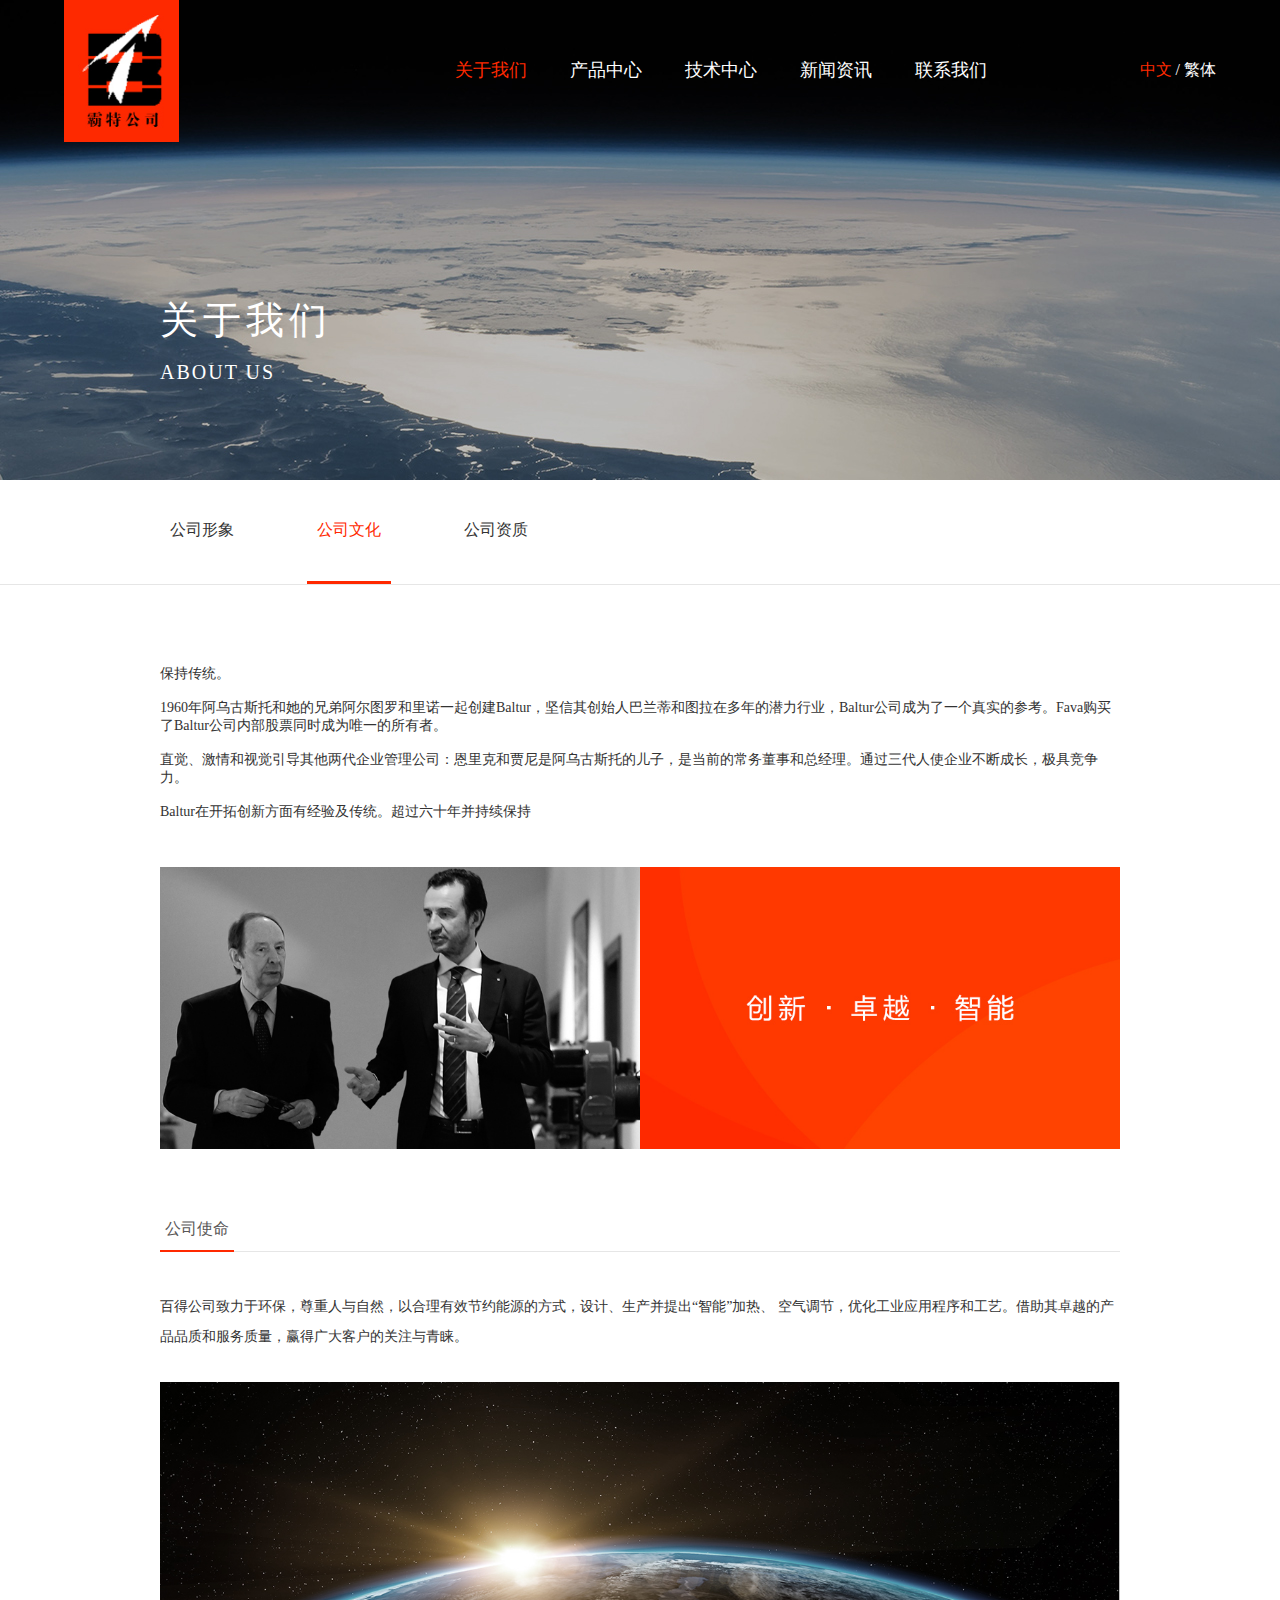
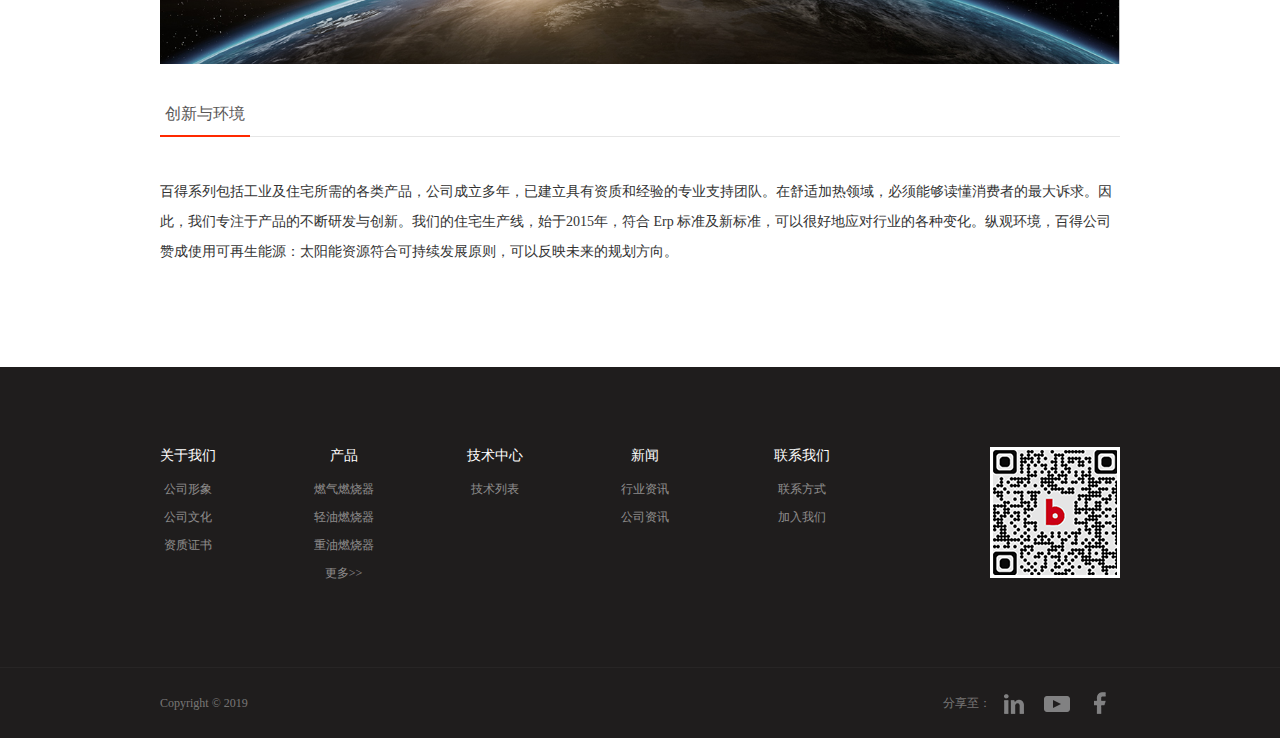
==== about-culture.html @ 15d8b85e "first commit" ====
<!DOCTYPE html>
<html lang="en">
<head>
    <meta charset="UTF-8">
    <meta http-equiv="X-UA-Compatible" content="IE=edge,chrome=1">
    <meta name="viewport" content="width=device-width,initial-scale=1, maximum-scale=1, user-scalable=no">
    <title>霸特</title>
    <link href="css/common.css" rel="stylesheet" type="text/css">
    <link href="css/layout.css" rel="stylesheet" type="text/css">
    <script src="js/jquery-1.8.3.min.js"></script>
    <script src="js/index.js"></script>
</head>
<body>
<!--头部、banner-->
<header>
    <div class="nav">
        <div class="topcon">
            <div class="navcon clearfix">
                <div class="logo fl"><a href="index.html"><img src="images/logo.jpg"></a> </div>
                <div class="navul fr">
                    <ul>
                        <li class="active"><a href="about-image.html"><span>关于我们</span></a> </li>
                        <li><a href="products-list.html"><span>产品中心</span></a> </li>
                        <li><a href="skill-list.html"><span>技术中心</span></a> </li>
                        <li><a href="news-list.html"><span>新闻资讯</span></a> </li>
                        <li><a href="contact.html"><span>联系我们</span></a> </li>
                        <li class="lan"><p><a href="#" class="active">中文</a> / <a href="#">繁体</a> </p></li>
                    </ul>
                </div>
                <div class="navico"><i></i></div>
                <div class="navul2">
                    <ul>
                        <li class="active"><a href="about-image.html">关于我们</a> </li>
                        <li><a href="products-list.html">产品中心</a> </li>
                        <li><a href="skill-list.html">技术中心</a> </li>
                        <li><a href="news-list.html">新闻资讯</a> </li>
                        <li><a href="contact.html">联系我们</a> </li>
                        <li class="lan"><p><a href="#" class="active">中文</a> / <a href="#">繁体</a> </p></li>
                    </ul>
                </div>
            </div>
        </div>
    </div>
    <div class="banner" style="background-image: url(images/abban.jpg)">
        <div class="container">
            <div class="bantxt">
                <h4>关于我们</h4>
                <p>about us</p>
            </div>
        </div>
    </div>
</header>

<!--二级导航-->
<div class="maincon xb">
    <div class="container">
        <div class="xbnav">
            <a href="about-image.html">公司形象</a>
            <a href="about-culture.html" class="active">公司文化</a>
            <a href="about-qualifications.html">公司资质</a>
        </div>
    </div>
</div>

<div class="maincon pd">
    <div class="container">
        <div class="xtxt">
            <p>保持传统。</p>
            <br>
            <p>1960年阿乌古斯托和她的兄弟阿尔图罗和里诺一起创建Baltur，坚信其创始人巴兰蒂和图拉在多年的潜力行业，Baltur公司成为了一个真实的参考。Fava购买了Baltur公司内部股票同时成为唯一的所有者。</p>
            <br>
            <p>直觉、激情和视觉引导其他两代企业管理公司：恩里克和贾尼是阿乌古斯托的儿子，是当前的常务董事和总经理。通过三代人使企业不断成长，极具竞争力。</p>
            <br>
            <p>Baltur在开拓创新方面有经验及传统。超过六十年并持续保持</p>
            <br>
            <div class="ximg clearfix">
                <img src="images/abpic_03.jpg">
                <img src="images/abpic_04.jpg">
            </div>
        </div>
        <div class="xcell">
            <div class="xmes">
                <h4><span>公司使命</span></h4>
                <div class="mestxt">
                    <p>百得公司致力于环保，尊重人与自然，以合理有效节约能源的方式，设计、生产并提出“智能”加热、 空气调节，优化工业应用程序和工艺。借助其卓越的产品品质和服务质量，赢得广大客户的关注与青睐。</p>
                </div>
            </div>
            <div class="ximg"><img src="images/abpic_05.jpg"></div>
        </div>
        <div class="xcell">
            <div class="xmes">
                <h4><span>创新与环境</span></h4>
                <div class="mestxt">
                    <p>百得系列包括工业及住宅所需的各类产品，公司成立多年，已建立具有资质和经验的专业支持团队。在舒适加热领域，必须能够读懂消费者的最大诉求。因此，我们专注于产品的不断研发与创新。我们的住宅生产线，始于2015年，符合 Erp 标准及新标准，可以很好地应对行业的各种变化。纵观环境，百得公司赞成使用可再生能源：太阳能资源符合可持续发展原则，可以反映未来的规划方向。</p>
                </div>
            </div>

        </div>
    </div>
</div>



<!--尾部-->
<footer>
    <div class="foot pd">
        <div class="container clearfix">
            <div class="fleft">
                <ul>
                    <li>
                        <dl>
                            <dt>关于我们</dt>
                            <dd>
                                <p><a href="about-image.html">公司形象</a> </p>
                                <p><a href="about-culture.html">公司文化</a> </p>
                                <p><a href="about-qualifications.html">资质证书</a> </p>
                            </dd>
                        </dl>
                    </li>
                    <li>
                        <dl>
                            <dt>产品</dt>
                            <dd>
                                <p><a href="products-detail.html">燃气燃烧器</a> </p>
                                <p><a href="products-detail.html">轻油燃烧器</a> </p>
                                <p><a href="products-detail.html">重油燃烧器</a> </p>
                                <p><a href="products-list.html">更多>></a> </p>
                            </dd>
                        </dl>
                    </li>
                    <li>
                        <dl>
                            <dt>技术中心</dt>
                            <dd>
                                <p><a href="skill-list.html">技术列表</a> </p>
                            </dd>
                        </dl>
                    </li>
                    <li>
                        <dl>
                            <dt>新闻</dt>
                            <dd>
                                <p><a href="news-list.html">行业资讯</a> </p>
                                <p><a href="news-list.html">公司资讯</a> </p>
                            </dd>
                        </dl>
                    </li>
                    <li>
                        <dl>
                            <dt>联系我们</dt>
                            <dd>
                                <p><a href="contact.html">联系方式</a> </p>
                                <p><a href="contact-join.html">加入我们</a> </p>
                            </dd>
                        </dl>
                    </li>
                </ul>
            </div>
            <div class="code"><img src="images/icon/code.png"></div>
        </div>
    </div>
    <div class="copyright">
        <div class="container">
            <div class="c_txt clearfix">
                <span>
                    <em>分享至：</em>
                    <a href="#" style="background-image: url(images/icon/in.png)"></a>
                    <a href="#" style="background-image: url(images/icon/youtube.png)"></a>
                    <a href="#" style="background-image: url(images/icon/facebook.png)"></a>
                </span>
                <p>Copyright © 2019</p>
            </div>
        </div>
    </div>
</footer>

</body>
</html>
---- css/common.css ----
@charset "utf-8";
* {margin: 0;padding: 0;outline: none;}
*:not(input,textarea) {-webkit-touch-callout: inherit;-webkit-user-select: auto;}
body {overflow-x: hidden; width: 100%;font:normal 12px  '微软雅黑', 'SimSun', '宋体', 'Heiti', '黑体', 'sans-serif';color: #595757;-webkit-touch-callout: inherit ;-webkit-user-select: auto ;background:#fff;}
a {color: #595757;text-decoration: none;-webkit-tap-highlight-color: rgba(0, 0, 0, 0);transition:all 0.3s;}
a:hover {text-decoration: none;color:#333;}
button,input,select,textarea {font-size: 100%;margin: 0;padding: 0;outline: none;font:normal 12px '微软雅黑', 'SimSun', '宋体', 'Heiti', '黑体', 'sans-serif';}
table{width:100%;border-collapse:collapse;border-spacing:1;border-spacing:0;}
textarea,input {resize: none;outline: none;}
textarea {resize: none;-webkit-appearance: none;}
ul,ol,li {list-style: none;}
i,em {font-style: normal;}
img{ border:none;display: block;}
.clearfix:before, .clearfix:after {content:"";display:table;}
.clearfix:after{clear:both;overflow:hidden;}
.clearfix{zoom:1;}
.clear{ clear:both;}
@media (max-width:750px){
    img{max-width: 100%;height: auto;}
}
img{max-width: 100%;height: auto;}
.clear{clear: both;}
.fl{float:left; }
.fr{float:right; }
.graybg{background: #f5f5f5;}
.backbg{background: #1e1e1e;}
.pd{padding: 80px 0;}
.container{ width:100%; margin:0 auto; z-index: 1;}



/*头部导航*/
header{position: relative;}
.nav{position: absolute;width: 100%; left: 0;top:0;z-index: 3;}
.topcon{width: 90%;margin: 0 auto;}
.navcon{position: relative;}
.logo{position: absolute;left: 0;top:0;}
.logo a{display: block;width: 115px;}
.logo a img{width: 100%;height: auto;}
.navul{margin-top: 30px;}
.navul ul{display: inline-block;vertical-align: middle;}
.navul ul li{display: inline-block;vertical-align: middle;}
.navul ul li>a{display:block;padding: 30px 20px;color:#fff;font-size: 18px;line-height: 20px;}
.navul ul li:hover>a,.navul ul li.active>a {color:#ff2900; }
.navul ul li.lan{margin-left: 130px;}
.navul ul li p{color:#fff;font-size: 16px;}
.navul ul li p a{font-size: 16px;color:#fff;}
.navul ul li p a.active,.navul ul li p a:hover{color:#ff2900;}
.navul2{display: none;}
.navico{cursor: pointer; position: absolute;right: 0;top:50%;transform:translateY(-50%);z-index: 8;}
.navico i{display:none;width: 25px;height: 25px;background: url("../images/icon/navico.png") no-repeat center;background-size: 23px;padding: 5px;}
.navico.active{z-index: 10;}
.navico.active i{background: url("../images/icon/close.png") no-repeat center;background-size: 23px;}


/*尾部*/
footer{background: #1f1d1d;}
.fleft{float: left;width: 80%;}
.fleft ul{font-size: 0;}
.fleft ul li{display: inline-block;width: 20%;text-align: left;}
.fleft ul li dl{display: inline-block;text-align: center;color:#fff;vertical-align: top;}
.fleft ul li dl dt{font-size: 14px;margin-bottom: 10px;}
.fleft ul li dl dd a{display: block; color:rgba(255,255,255,0.5);font-size: 12px;line-height: 28px;transition: none;}
.fleft ul li dl dd a:hover{color:#ff2900;}
.code{width: 20%;float: right;text-align: right;}
.code img{display: inline-block;}
.copyright{border-top: 1px solid rgba(255,255,255,0.04);padding: 20px 0;}
.c_txt p{float: left;color:rgba(255,255,255,0.4);line-height: 30px;}
.c_txt span{display: block;float: right;}
.c_txt span em{display: inline-block;color:rgba(255,255,255,0.4);vertical-align: middle;}
.c_txt span a{display: inline-block; vertical-align: middle;width: 30px;height: 30px;background-size: contain;background-repeat: no-repeat;background-position: center;margin: 0 5px;}


@media (min-width:1280px) { .container{ width:1180px;}  }
@media (max-width:1280px){ .container{ width:960px;}
}
@media (max-width:992px){ .container{ width:98%;}
    .pd{padding: 50px 0;}
    /*头部导航*/
    .logo a{width: 100px;}
    .navcon{height: 124px;}
    .navul{display: none;}
    .navico i {  display: block;  width: 40px;  height: 40px;  background-size: 40px;  }
    .navico.active i{background-size: 40px;}
    .navul2{display: none;  position: fixed;  left: 0;  top: 0;  width: 100%;  height: 100%;  background: rgba(0,0,0,0.8);float: none;z-index: 9;}
    .navul2 ul{position: absolute;  left: 0;  top: 50%;  width: 100%;  transform: translateY(-50%);}
    .navul2 ul li{margin: 10px 0; text-align: center;  }
    .navul2 ul li>a{display: block; font-size: 28px;color: #fff; padding: 10px 0; border-top:none;border-bottom:2px solid transparent; }
    .navul2 ul li:hover>a,.navul2 ul li.active>a{ border-top: none;border-bottom:2px solid #ff2900;color:#ff2900; }
    .navul2 ul li.lan p a{color:rgba(255,255,255,0.7);font-size: 22px;}
    .navul2 ul li.lan p a.active{color:#ff2900;}
}
@media (max-width:750px) { .container {  width: 94%;  }
    .pd{padding: 30px 0;}
    /*头部导航*/
    .navcon{height: 74px;}
    .logo a{width: 60px;}
    .navico i{width: 35px;height: 35px;background-size: 35px;}
    .navico.active i{background-size: 30px;}
    .navul2 ul li a{font-size: 18px;}
    .navul2 ul li.lan p a{font-size: 14px;}

    /*尾部*/
    .fleft{float: none;width: 100%;display: none;}
    .fleft ul{text-align: center;}
    .fleft ul li{width: 33%;text-align: center;margin-bottom: 20px;}
    .code{width: 40%;text-align: center;margin: 0 auto;float: none;}
    .c_txt span{text-align: center;float: none;}
    .c_txt p{text-align: center;float: none;line-height: 25px;margin-top: 15px;}

}
---- css/layout.css ----
@charset "utf-8";
.banner{background-size: cover;background-position: center;background-repeat: no-repeat;height: 480px;}
.banner .container{position: relative;height: 100%}
.bantxt{position: absolute;left: 0;bottom:20%;color:#fff;}
.bantxt h4{font-size: 38px;letter-spacing: 5px;font-weight: normal;}
.bantxt p{text-transform: uppercase;font-size: 20px;margin-top: 15px;letter-spacing: 2px;}

/*2 关于我们--公司形象*/
.xb{border-bottom: 1px solid #e6e6e6;}
.xbnav a{display: inline-block;padding: 40px 10px;border-bottom: 3px solid transparent;color:#333;font-size: 16px;margin-right:60px;}
.xbnav a:hover,.xbnav a.active{border-bottom: 3px solid #ff2900;color:#ff2900;}
.xtxt{font-size: 14px;color:#333;margin-bottom: 60px;}
.xtil h4{font-size: 30px;color:#333;margin-bottom: 15px;font-weight: normal;}
.xtil p{font-size: 16px;color:#999;}
.ximg{margin-bottom: 30px;margin-top: 30px;}
.ximg img{width: 100%;}
.xcell{margin-bottom: 20px;}
.xmes h4{font-size: 16px;font-weight: normal;border-bottom: 1px solid #e6e6e6;margin-bottom: 40px;}
.xmes h4 span{padding:10px 5px;border-bottom: 2px solid #ff2900;margin-bottom: -1px;display: inline-block;}
.xmes .mestxt ul{width: 70%;}
.xmes .mestxt ul li{float: left;width: 50%;font-size: 14px;margin-bottom: 30px;}
.xmes .mestxt ul li span{display: block;color:#999;margin-bottom: 10px;}
.xmes .mestxt ul li p{color:#333;}

/*2关于公司--公司文化*/
.ximg.clearfix img{width:50%;float: left;}
.mestxt>p{color:#333;font-size: 14px;line-height: 30px;}

/*2关于公司-公司资质*/
.com_book{width: 100%;height: auto;position: relative;z-index: 1;}
.bookfb7{height: 900px;}
#fb7 #fb7-about .honor{width: 100%;}
#fb7 #fb7-about .honor h4{font-size: 30px;font-weight: normal;color:#333;margin-bottom: 70px;}
#fb7 #fb7-about .honor h4 span{display: block;}

#fb7-ajax a{transition: none;}
#fb7 .fb7-bcg-book{background: none;}
.fb7-bg{position: absolute;width: 80%;left:50%;top:0;height:100%;transform:translateX(-50%); background: url("../images/index_map.png") no-repeat center !important;background-size: contain !important;}
#fb7 .fb7-nav-arrow.prev{background: url("../images/icon/previous_normal.png") no-repeat center;background-size:70px;width: 70px;height: 70px;left: -80px;right: auto !important;}
#fb7 .fb7-nav-arrow.prev:hover{background: url("../images/icon/previous_normal_down.png") no-repeat center;background-size: 70px;}
#fb7 .fb7-nav-arrow.next{background: url("../images/icon/next_normal.png") no-repeat center;background-size:70px;width: 70px;height: 70px;right: -80px;left: auto !important;}
#fb7 .fb7-nav-arrow.next:hover{background: url("../images/icon/next_normal_down.png") no-repeat center;background-size: 70px;}
#fb7 .fb7-menu#fb7-right{display: none;}
#fb7 #fb7-footer{background: #000;text-align: center;}
#fb7 .fb7-menu#fb7-center{display: inline-block;position: static;left:auto;}
#fb7 .fb7-menu li{background: none;width: auto;height: auto;}
#fb7 .fb7-menu li:first-child,#fb7 .fb7-menu li:last-child{width: auto;}
#fb7 .fb7-menu li a{width: 28px; height: 28px;margin: 2px 20px 0 20px;}
#fb7 .fb7-menu li:hover>span{display: none !important;}
#fb7 #fb7-about h1{color:#333;}
#fb7 #fb7-about p, #fb7 #fb7-about li{color:#999;}
#fb7 .fb7-menu li a.fb7-download{display: none;}
#fb7 .fb7-menu li a.fb7-zoom-in{background: url("../images/icon/zoomin.png") no-repeat center;background-size:contain;}
#fb7 .fb7-menu li a.fb7-zoom-in:hover{background: url("../images/icon/zoomin.png") no-repeat center;background-size:contain;}
#fb7 .fb7-menu li a.fb7-zoom-out{background: url("../images/icon/zoomout.png") no-repeat center;background-size:contain;}
#fb7 .fb7-menu li a.fb7-zoom-out:hover{background: url("../images/icon/zoomout.png") no-repeat center;background-size:contain;}
#fb7 .fb7-menu li a.fb7-zoom-auto{background: url("../images/icon/zoomauto.png") no-repeat center;background-size:contain;}
#fb7 .fb7-menu li a.fb7-zoom-auto:hover{background: url("../images/icon/zoomauto.png") no-repeat center;background-size:contain;}
#fb7 .fb7-menu li a.fb7-zoom-original{background: url("../images/icon/zoom1.png") no-repeat center;background-size:contain;}
#fb7 .fb7-menu li a.fb7-zoom-original:hover{background: url("../images/icon/zoom1.png") no-repeat center;background-size:contain;}
#fb7 .fb7-menu li a.fb7-show-all{background: url("../images/icon/allpage.png") no-repeat center;background-size:contain;}
#fb7 .fb7-menu li a.fb7-show-all:hover{background: url("../images/icon/allpage.png") no-repeat center;background-size:contain;}
#fb7 .fb7-menu li a.fb7-home{background: url("../images/icon/home.png") no-repeat center;background-size:contain;}
#fb7 .fb7-menu li a.fb7-home:hover{background: url("../images/icon/home.png") no-repeat center;background-size:contain;}
#fb7 .fb7-menu li a.fb7-fullscreen{background: url("../images/icon/fullscreen.png") no-repeat center;background-size:contain;}
#fb7 .fb7-menu li a.fb7-fullscreen:hover{background: url("../images/icon/fullscreen.png") no-repeat center;background-size:contain;}

/*3产品-产品列表*/
.procon,.swiper-fl{padding: 80px 0;}
.swiper-fl{display: none;}
.procon ul{font-size: 0;}
.procon ul li{display: inline-block;width: 20%;}
.procon ul li a,.swiper-fl .swiper-slide a{display: block;text-align: center;font-size: 16px;color:#333;border-left:1px solid #e9e9e9;border-right:1px solid #e9e9e9;margin-right: -1px;}
.procon ul li a>i,.swiper-fl .swiper-slide a>i{display: inline-block;width: 115px;height: 115px;background-repeat: no-repeat;background-position: center;background-size: contain;transition: all 0.5s;}
.procon ul li a:hover>i,.swiper-fl .swiper-slide a:hover>i{transform:translateY(-8px);}
.procon ul li a>i.i1,.swiper-fl .swiper-slide a>i.i1{background-image: url("../images/icon/index_ico01.png")}
.procon ul li a>i.i2,.swiper-fl .swiper-slide a>i.i2{background-image: url("../images/icon/index_ico02.png")}
.procon ul li a>i.i3,.swiper-fl .swiper-slide a>i.i3{background-image: url("../images/icon/index_ico03.png")}
.procon ul li a>i.i4,.swiper-fl .swiper-slide a>i.i4{background-image: url("../images/icon/index_ico04.png")}
.procon ul li a>i.i5,.swiper-fl .swiper-slide a>i.i5{background-image: url("../images/icon/index_ico05.png")}
.procon ul li a:hover>i.i1,.swiper-fl .swiper-slide a:hover>i.i1{background-image: url("../images/icon/index_ico09.png")}
.procon ul li a:hover>i.i2,.swiper-fl .swiper-slide a:hover>i.i2{background-image: url("../images/icon/index_ico10.png")}
.procon ul li a:hover>i.i3,.swiper-fl .swiper-slide a:hover>i.i3{background-image: url("../images/icon/index_ico11.png")}
.procon ul li a:hover>i.i4,.swiper-fl .swiper-slide a:hover>i.i4{background-image: url("../images/icon/index_ico12.png")}
.procon ul li a:hover>i.i5,.swiper-fl .swiper-slide a:hover>i.i5{background-image: url("../images/icon/index_ico13.png")}
.procon ul li a:hover>p,.swiper-fl .swiper-slide a:hover>p{color:#ff2900;}
.protop{background: #fff;margin-bottom: 30px;}
.protop ul li{border: 1px solid #e6e6e6;margin-bottom: -1px;}
.protop ul li dl dt{padding:0 20px;font-size: 14px;color:#333;margin: 20px 0;float: left;}
.protop ul li dl.cho dt{border-right: 1px solid #e6e6e6;color:#ff2900;}
.protop ul li dl dd{float: left;}
.protop ul li dl dd span,.protop ul li dl dd a{display: inline-block; padding: 20px 5px;margin: 0 15px;font-size: 14px;color:#999;}
.protop ul li dl dd span i{color:#ff2900;}
.protop ul li dl dd a{border-bottom: 2px solid transparent;}
.protop ul li dl dd a:hover,.protop ul li dl dd a.active{color:#ff2900;border-bottom: 2px solid #ff2900;}
.protil{background: #333;padding: 20px;margin-bottom: 30px;}
.protil span{float: left;font-size: 20px;color:#fff;line-height: 35px;}
.protil .search{float: right;border-radius: 150px;background: rgba(255,255,255,0.3);padding: 5px 45px 5px 20px;position: relative;}
.protil .search input{width: 235px;font-size: 14px;color:#fff;background: none;border:none;line-height: 25px;}
.protil .search input::-webkit-input-placeholder { /* WebKit browsers*/ color:#dbdbdb;}
.protil .search input:-moz-placeholder {  /* Mozilla Firefox 4 to 18*/  color:#dbdbdb; }
.protil .search input::-moz-placeholder {  /* Mozilla Firefox 19+*/ color:#dbdbdb; }
.protil .search input:-ms-input-placeholder { /* Internet Explorer 10+*/ color:#dbdbdb;}
.protil .search a{position: absolute;right: 0;top:50%;transform:translateY(-50%); width: 45px;height:100%;background: url("../images/icon/search.png") no-repeat center;background-size: 20px;display: block;}
.probox>ul li{background: #fff;margin-bottom: 20px;}
.probox>ul li a{display: block;border: 1px solid #eee;padding: 50px 0;font-size: 0;transition: none;}
.pimg{width: 40%;display: inline-block;vertical-align: middle;}
.pimg img{margin: 0 auto;width: 70%;}
.ptxt{width: 60%;display: inline-block;vertical-align: middle;}
.ptxt h4{font-size: 28px;color:#333;text-transform: uppercase;margin-bottom: 5px;}
.ptxt p{font-size: 14px;color:#333;margin-bottom: 15px;}
.ptxt ul li{float: left;width: 33%;color:#999;font-size: 12px;margin-bottom: 15px;}
.ptxt ul li span{padding-left: 10px;background: url("../images/icon/redico.png") no-repeat left center;display: block;}
.ptxt>span{display: inline-block;padding: 10px 25px;background:#666;color:#fff;font-size: 12px;text-transform: uppercase;border-radius: 5px;transition: all 0.3s;}
.probox>ul li:hover .ptxt h4{color:#ff2900;}
.probox>ul li:hover .ptxt>span{background:#ff2900;}
.pages{margin-top: 50px;}
.pages ul{text-align: center;font-size: 0;}
.pages ul li{display: inline-block;vertical-align: middle;margin:0 5px;font-size: 12px;}
.pages ul li.seepage a{font-size: 0;padding: 16px;}
.pages ul li.s1 a{background: url("../images/icon/p_left.png") no-repeat  center #fff;background-size:13px; }
.pages ul li.s1 a:hover{background: url("../images/icon/wh_left.png") no-repeat  center #ff2900;background-size:13px;}
.pages ul li.s2 a{background: url("../images/icon/p_right.png") no-repeat  center #fff;background-size:13px; }
.pages ul li.s2 a:hover{background: url("../images/icon/wh_right.png") no-repeat  center #ff2900;background-size:13px;}
.pages ul li i{font-size: 12px;padding: 8px 12px;color:#999;border:1px solid #dedede;background: #fff;}
.pages ul li a{padding: 8px 12px;border:1px solid #dedede;background: #fff; font-size: 12px;color:#333;display: block;}
.pages ul li a.active,.pages ul li a:hover{color:#fff;background: #ff2900;border:1px solid #ff2900;}
.pages ul li span{margin: 0 3px;}
.pages ul li span input{padding:1px 8px;line-height: 30px;border: 1px solid #dedede;font-size: 12px;color:#333;text-align: center;width:20px;}
.pages ul li a.btn{padding: 8px 10px;display: inline-block;margin: 0 10px;color:#999;}
.pages ul li a.btn:hover{background: #fff;border:1px solid #dedede;}

/*3产品-产品详情*/
.local{padding: 20px 0;border-bottom: 1px solid #e6e6e6;}
.local a{color:#666;}
.local a:hover{color:#333;}
.local span{color:#999;}
.cstop{font-size: 0;margin-bottom: 50px;}
.csimg{width: 50%;margin-right: 5%;display: inline-block;vertical-align: middle;}
.csimg p{border: 1px solid #e6e6e6;padding: 50px 0;}
.csimg p img{margin: 0 auto;width: 80%;}
.cstxt{width: 45%;display: inline-block;vertical-align: middle;}
.cstxt>h4{font-size: 32px;color:#333;text-transform: uppercase;margin-bottom:10px;font-weight: normal;}
.cstxt>p{font-size: 14px;color:#333;margin-bottom: 15px;word-break:break-all;  display:-webkit-box;  -webkit-line-clamp:1;  -webkit-box-orient:vertical;  overflow:hidden;}
.cstxt>ul{border-top: 1px solid #e6e6e6;border-bottom: 1px solid #e6e6e6;padding: 20px 0;margin-bottom: 15px;}
.cstxt>ul li{float: left;width: 33%;color:#999;font-size: 12px;margin-bottom: 15px;}
.cstxt>ul li span{padding-left: 10px;background: url("../images/icon/redico.png") no-repeat left center;display: block;}
.csintro span{display: block;font-size: 14px;color:#333;margin-bottom: 15px;}
.csintro p{font-size: 12px;color:#666;line-height: 25px;margin-bottom: 15px;word-break:break-all;  display:-webkit-box;  -webkit-line-clamp:4;  -webkit-box-orient:vertical;  overflow:hidden;}
.csbtn a{display: inline-block;padding: 10px 30px;border: 1px solid #e6e6e6;border-radius: 5px;font-size: 14px;color:#666;margin-right: 10px;}
.csbtn a:hover{color:#ff2900;border:1px solid #ff2900;}
.protil p{font-size: 20px;color:#fff;text-align: center;}
.cscon ul{width: 80%;margin: 0 auto;}
.cscon ul li{border: 1px solid #e6e6e6;margin-bottom: -1px;padding: 20px 30px;font-size: 0;}
.cscon ul li p{width: 80%;display: inline-block;vertical-align: middle; font-size: 16px;color:#666;text-transform: uppercase;}
.cscon ul li span{width: 20%;display: inline-block; vertical-align: middle;font-size: 16px;color:#666;text-transform: uppercase;}

/*4技术列表*/
.jsbg{position: relative;}
.jsbox{background: url("../images/jsbg.jpg") no-repeat center;background-size: cover;background-attachment: fixed;opacity: 0.09;position: absolute;top:0;left:0;width: 100%;height: 100%;z-index: -1;}
.tech_til{background: #333;padding: 20px 0;font-size: 0;}
.tech_til span{display: inline-block;width: 25%;text-align: center;font-size: 16px;color:#fff;}
.tech_list ul li{border-bottom: 1px solid #e6e6e6;padding: 50px 0;text-align:center;font-size: 0;text-transform: uppercase;}
.tech_list ul li span{display: inline-block;width: 25%;text-align: center;font-size: 14px;color:#333;vertical-align: middle;}
.tech_list ul li span i{display: inline-block;vertical-align: middle;}
.tech_list ul li span i img{margin-bottom: 10px;}
.tech_list ul li span i.gray-font{color:#999;display: none;}
.tech_list ul li span.download a{display: block;color:#1b51aa;}
.tech_list ul li span.download b{display: inline-block;vertical-align: middle; width: 22px;height: 22px;margin-left: 5px; background:url("../images/icon/download.png") no-repeat center;background-size: contain;}
.tech_list ul li span.download em{display: inline-block;vertical-align: middle;}


/*5新闻-新闻列表*/
.news.pd{padding-top: 20px;}
.news_list a{display: block;padding: 30px 0;border-bottom: 1px solid #e6e6e6;font-size: 0;transition: none;}
.news_list a dl dt{display:inline-block;width: 30%;margin-right:4%;vertical-align: middle;overflow: hidden;}
.news_list a dl dd{display: inline-block;width: 66%;vertical-align: middle;}
.news_list a dl dt img{width: 100%;transition: all 0.3s;}
.news_list a:hover dl dt img{transform:scale(1.1);}
.news_list a dl dd h4{font-size: 18px;color:#000;margin-bottom: 20px;}
.news_list a:hover dl dd h4 em{color:#ff2900;}
.date{font-size: 12px;color:#999;display: inline-block;float: right;line-height: 24px;}
.date i{display: inline-block;vertical-align: middle;width: 13px;height: 13px;background: url("../images/icon/date.png") no-repeat center;background-size: contain;margin-right: 5px;}
.date b{font-weight: normal;display: inline-block;vertical-align: middle;}
.news_list a dl dd p{font-size: 12px;color:#999;line-height: 28px;margin-bottom: 30px; word-break:break-all;  display:-webkit-box;  -webkit-line-clamp:3;  -webkit-box-orient:vertical;  overflow:hidden;}
.news_list a dl dd>span{font-size: 12px;color:#fff;display: inline-block;padding: 10px 25px;border-radius: 5px;background: #666;text-transform: uppercase;transition: all 0.3s;}
.news_list a:hover dl dd>span{background: #ff2900;}

/*5新闻-新闻详情*/
.news_txt h4{font-size: 28px;text-align: center;color:#333;font-weight: normal;margin-bottom: 30px;}
.news_txt .date{float: none;display: block;text-align: center;margin-top:15px;}
.news_txt .txtcon p{font-size: 14px;color:#666;line-height: 25px;}
.txt_btm{text-align: center;margin-top:50px;}
.txt_btm a{display:inline-block;vertical-align: middle;font-size: 14px;color:#666;text-decoration: underline;}
.txt_btm a.btn{padding: 8px 40px;color:#666;border: 1px solid #e6e6e6;text-decoration: none;border-radius: 5px;}
.txt_btm a:hover{color:#ff2900;}
.txt_btm a.btn:hover{color:#fff;background: #ff2900;border: 1px solid #ff2900;}

/*6联系方式*/
.ct_til h4{font-size: 32px;color:#333;margin-bottom: 30px;font-weight: normal;}
.ct_til p{padding: 20px 30px;background: #ff2900;color:#fff;font-size:18px;text-transform: uppercase;}
.ct_til p b{font-size: 24px;}
.ct_cell{padding: 35px 30px;border-bottom: 1px solid #e6e6e6;}
.ct_cell h4{font-size: 18px;color:#333;margin-bottom: 30px;font-weight: normal;}
.ctleft{float: left;width: 90%;}
.ctleft ul li{float: left;width: 50%;}
.mes{margin-bottom: 30px;}
.mes h5{font-weight: normal;}
.mes h5 i{display: inline-block;vertical-align: middle;width: 22px;height: 22px;background-position: center;background-repeat: no-repeat;background-size: contain;margin-right: 10px;}
.mes h5 span{color:#999;font-size: 16px;display: inline-block;vertical-align: middle;}
.mes_p{font-size: 14px;color:#333;line-height: 30px;padding-left:32px;}
.ctright{float: left;width: 10%;}

/*6加入我们*/
.ct_cell ul li{width: 48%;font-size: 0;margin: 0 1%;float: left;margin-bottom: 40px;}
.ct_cell ul li>span{display: inline-block;vertical-align: middle;width: 20%;font-size: 16px;color:#333;text-align: right;}
.ct_cell ul li>span i{color:#ff0000;}
.ct_cell ul li>p{display: inline-block;vertical-align: middle;width: 78%;margin-left: 2%;background: #ededed;position: relative;}
.ct_cell ul li>p input{width: 100%;line-height: 30px;height: 40px; box-sizing: border-box;  -webkit-box-sizing: border-box;  -moz-box-sizing: border-box;padding:5px 10px;font-size: 16px;background: none;border: 1px solid #e6e6e6;}
.ct_cell ul li>p select{width:100%;height: 40px; font-size:16px;padding: 5px 10px; display: -webkit-box;background: none;border: 1px solid #e6e6e6;box-sizing: border-box;  -webkit-box-sizing: border-box;  -moz-box-sizing: border-box;}
.retxt{width: 78%;display: inline-block;vertical-align: middle;margin-left: 2%;}
.resume{border:none;}
.resume ul li>span{vertical-align: top;padding-top: 15px;}
.remes{position: relative;height: 50px;}
.retxt span{display: block;height: 100%; text-align: left;  line-height: 50px; padding: 0 100px 0 10px;background: #ededed;color:#999;font-size: 16px;position: relative;}
.choose{display: block;padding: 5px 0;width:76px;font-size: 16px; text-align:center;color:#fff;border-radius: 5px;background: #666;position: absolute;right: 10px;top:50%;transform:translateY(-50%);}
#upload{width: 76px;height: 100%; position: absolute;right: 10px;top:0;bottom:0;opacity: 0;}
.setbtn{display: inline-block; padding: 12px 80px;background: #ff2900;color:#fff;border-radius: 5px;position: relative;margin-top: 40px;font-size: 16px;}
.setbtn:hover{color:#fff;}
.join.pd{padding-top: 30px;}

@media (min-width:1280px) { .container{ width:1180px;}  }
@media (max-width:1280px){ .container{ width:960px;}
    /*2关于公司--公司资质*/


    /*products-detail.html*/
    .csimg{margin-right: 3%;}
    .cstxt{width: 47%;}
    .cstxt>h4{font-size: 24px;margin-bottom: 5px;}
    .cstxt>ul{padding: 10px 0;margin-bottom: 15px;}
    .cstxt>ul li{width: 50%;margin-bottom: 8px;}
    .csintro span{margin-bottom: 5px;}
    .csintro p{line-height: 20px;}

    /*contact-join.html*/
    .ct_cell ul li>span{width: 24%;}
    .ct_cell ul li>p,.retxt{width: 74%;}

    /*contact.html*/
    .ctleft{width: 85%;}
    .ctright{width: 15%;}

}
@media (max-width:992px){ .container{ width:98%;}
    .banner{height: 350px;}
    .bantxt h4{font-size: 30px;}
    .bantxt p{font-size: 16px;margin-top: 5px;}
    /*about-image.html */
    .xbnav a{padding: 30px 10px;margin-right: 30px;}

    /*2关于公司--公司资质*/
    .bookfb7{height: 700px;}
    #fb7 .fb7-menu li a.fb7-fullscreen{display: none;}

    /*products-list.html*/
    .procon ul li a{font-size: 14px;}
    .procon ul li a>i{width: 85px;height: 85px;}
    .protop ul li dl dt{float: none;margin: 10px 0 0 0;}
    .protop ul li dl.cho dt{float: left;margin: 20px 0;}
    .pimg{width: 45%;}
    .ptxt{width: 55%;}
    .ptxt h4{font-size: 24px;}
    .ptxt p{margin-bottom: 10px;}
    .ptxt ul li{width: 50%;margin-bottom: 10px;}
    .ptxt>span{margin-top: 10px;}

    /*products-detail.html*/
    .csintro p{ word-break: break-all;  display: -webkit-box;  -webkit-line-clamp: 2;  -webkit-box-orient: vertical;  overflow: hidden;}

    /*news-list.html*/
    .news_list a dl dt{width: 40%;}
    .news_list a dl dd{width: 56%;}

    /*news-detail.html*/
    .news_txt h4{font-size: 24px;margin-bottom: 20px;}
    .news_txt .date{margin-top: 5px;}

    /*contact-join.html*/
    .ct_cell {  padding: 35px 10px;}
    .ct_cell ul li{width: 100%;text-align: center;margin:0 0 30px 0;}
    .ct_cell ul li>span{width: 15%;}
    .ct_cell ul li>p, .retxt{width: 74%;}

    /*contact.html*/
    .ctleft ul li{margin: 0;text-align: left;}
    .ctleft{width: 80%;}
    .ctright{width: 20%;}


}
@media (max-width:750px) { .container {  width: 94%;  }
    .banner{height: 200px;}
    .bantxt h4{font-size: 20px;}
    .bantxt p{font-size: 12px;}

    /*about-image.html */
    .xbnav a{padding: 20px 10px;margin-right: 10px;font-size: 14px;}
    .xtxt{margin-bottom: 30px;}
    .xtil h4{font-size: 20px;margin-bottom: 5px;}
    .xtil p{font-size: 12px;}
    .ximg{margin: 15px 0;}
    .xmes h4{margin-bottom: 20px;}
    .xmes .mestxt ul{width: 100%;}
    .xmes .mestxt ul li{width: 100%;font-size: 14px;margin-bottom: 15px;}

    /*about-culture.html*/
    .ximg.clearfix img{width: 100%;margin-bottom: 10px;float: none;}

    /*2关于公司--公司资质*/
    .bookfb7{height: 360px;}
    #fb7 .fb7-menu li a{margin: 2px 8px 0 8px;width: 23px;height: 23px;}
    #fb7 .fb7-nav-arrow.prev{background: url("../images/icon/previous_normal.png") no-repeat center;background-size:70px;width: 70px;height: 70px;left: -53px;right: auto !important;transform: scale(0.7) !important;}
    #fb7 .fb7-nav-arrow.prev:hover{background: url("../images/icon/previous_normal_down.png") no-repeat center;background-size: 70px;}
    #fb7 .fb7-nav-arrow.next{background: url("../images/icon/next_normal.png") no-repeat center;background-size:70px;width: 70px;height: 70px;right: -53px;left: auto !important;transform: scale(0.7) !important;}
    #fb7 .fb7-nav-arrow.next:hover{background: url("../images/icon/next_normal_down.png") no-repeat center;background-size: 70px;}



    /*products-list.html*/
    .procon{display: none;}
    .swiper-fl{display: block;padding: 30px 0;}
    .swiper-fl .swiper-slide a>i{width: 65px;height: 65px;}
    .swiper-fl .swiper-slide a{font-size: 12px;}
    .protop ul li dl dd span{margin: 0 5px;}
    .protop ul li dl dt{padding: 0 20px 0 5px;}
    .protop ul li dl dd a{padding: 10px 5px;margin: 5px 5px 0 5px;}
    .protil span{font-size: 16px;}
    .protil{padding: 10px;}
    .protil .search{padding: 4px 35px 4px 10px;}
    .protil .search input{width: 110px;font-size: 12px;}
    .protil .search a{width: 35px;background-size: 15px;}
    .pimg {  width: 100%;  margin-bottom: 20px;  }
    .ptxt {  width: auto;  padding: 0 10px;  }
    .probox>ul li{margin-bottom: 20px;}
    .ptxt ul li {  width: 100%;  margin-bottom: 10px;  }
    .pages{margin-top: 20px;}
    .pages ul li{display: none;}
    .pages ul li.seepage{display: inline-block;}

    /*products-detail.html*/
    .csimg{width: 100%;margin-bottom: 20px;margin-right: 0;}
    .cstxt{width: 100%;}
    .protil p{font-size: 16px;}
    .cstxt>ul li{width: 100%;}
    .cscon ul{width: 100%;}
    .cscon ul li{padding: 20px 10px;}
    .cscon ul li p{width: 60%;font-size: 14px;}
    .cscon ul li span{width: 40%;font-size: 14px;text-align: right;}

    /*skill-list.html*/
    .tech_til{padding: 20px 10px;}
    .tech_til span{width: 50%;}
    .tech_til span.pro_n{text-align: left;}
    .tech_til span.download{text-align: right;}
    .tech_list ul li{padding: 20px 10px;}
    .tech_list ul li span{width: 50%;}
    .tech_list ul li span.pro_n{text-align: left;}
    .tech_list ul li span i.gray-font{display: block;}
    .tech_til span.ds, .tech_list ul li span.ds{display: none;}
    .tech_list ul li span.download{text-align: right;}
    .tech_list ul li span.download a{display: inline-block;text-align: center;}
    .tech_list ul li span.download b{width: 30px;height: 30px;}
    .tech_list ul li span.download em{display: block;}

    /*news-list.html*/
    .news_list a{padding: 0 0 30px 0;margin-bottom: 30px;}
    .news_list a dl dt{width:100%;margin-bottom: 10px;}
    .news_list a dl dd{width: 100%;}
    .news_list a dl dd h4{margin-bottom: 5px;}
    .date{float: none;display: block;}
    .news_list a dl dd p{line-height: 25px;margin-bottom: 20px;}

    /*news-detail.html*/
    .news_txt h4{font-size: 20px;}
    .txt_btm a{display: block;text-align: left;margin: 10px 0;float: none;}
    .txt_btm a.btn{display: inline-block;text-align: center;margin: 20px 0;}

    /*contact-join.html*/
    .ct_cell {padding: 0 0 25px 0;  margin-bottom: 30px;  }
    .ct_cell ul li {width: 100%;  text-align: left;  margin: 0 0 10px 0;  float: none;  }
    .ct_cell ul li>span {width: 100%;  text-align: left;margin-bottom: 10px;  }
    .ct_cell ul li>p, .retxt {width: 100%; margin-left: 0;}
    .setbtn { padding: 10px 40px;  margin-top: 20px;  }
    .resume ul li>span{padding-top: 0;}

    /*contact.html*/
    .ct_til h4{font-size: 20px;margin-bottom: 20px;}
    .ct_til p{padding: 10px;font-size: 14px;margin-bottom: 30px;}
    .ct_til p b{font-size: 18px;}
    .ct_cell h4{font-size: 18px;margin-bottom: 20px;}
    .ctleft{width: 100%;}
    .mes{margin-bottom: 10px;}
    .mes h5 i{width: 22px;height: 22px;margin-right: 10px;}
    .mes_p{padding-left: 32px;}
    .ctright{width: 40%;padding-left: 32px;}

}
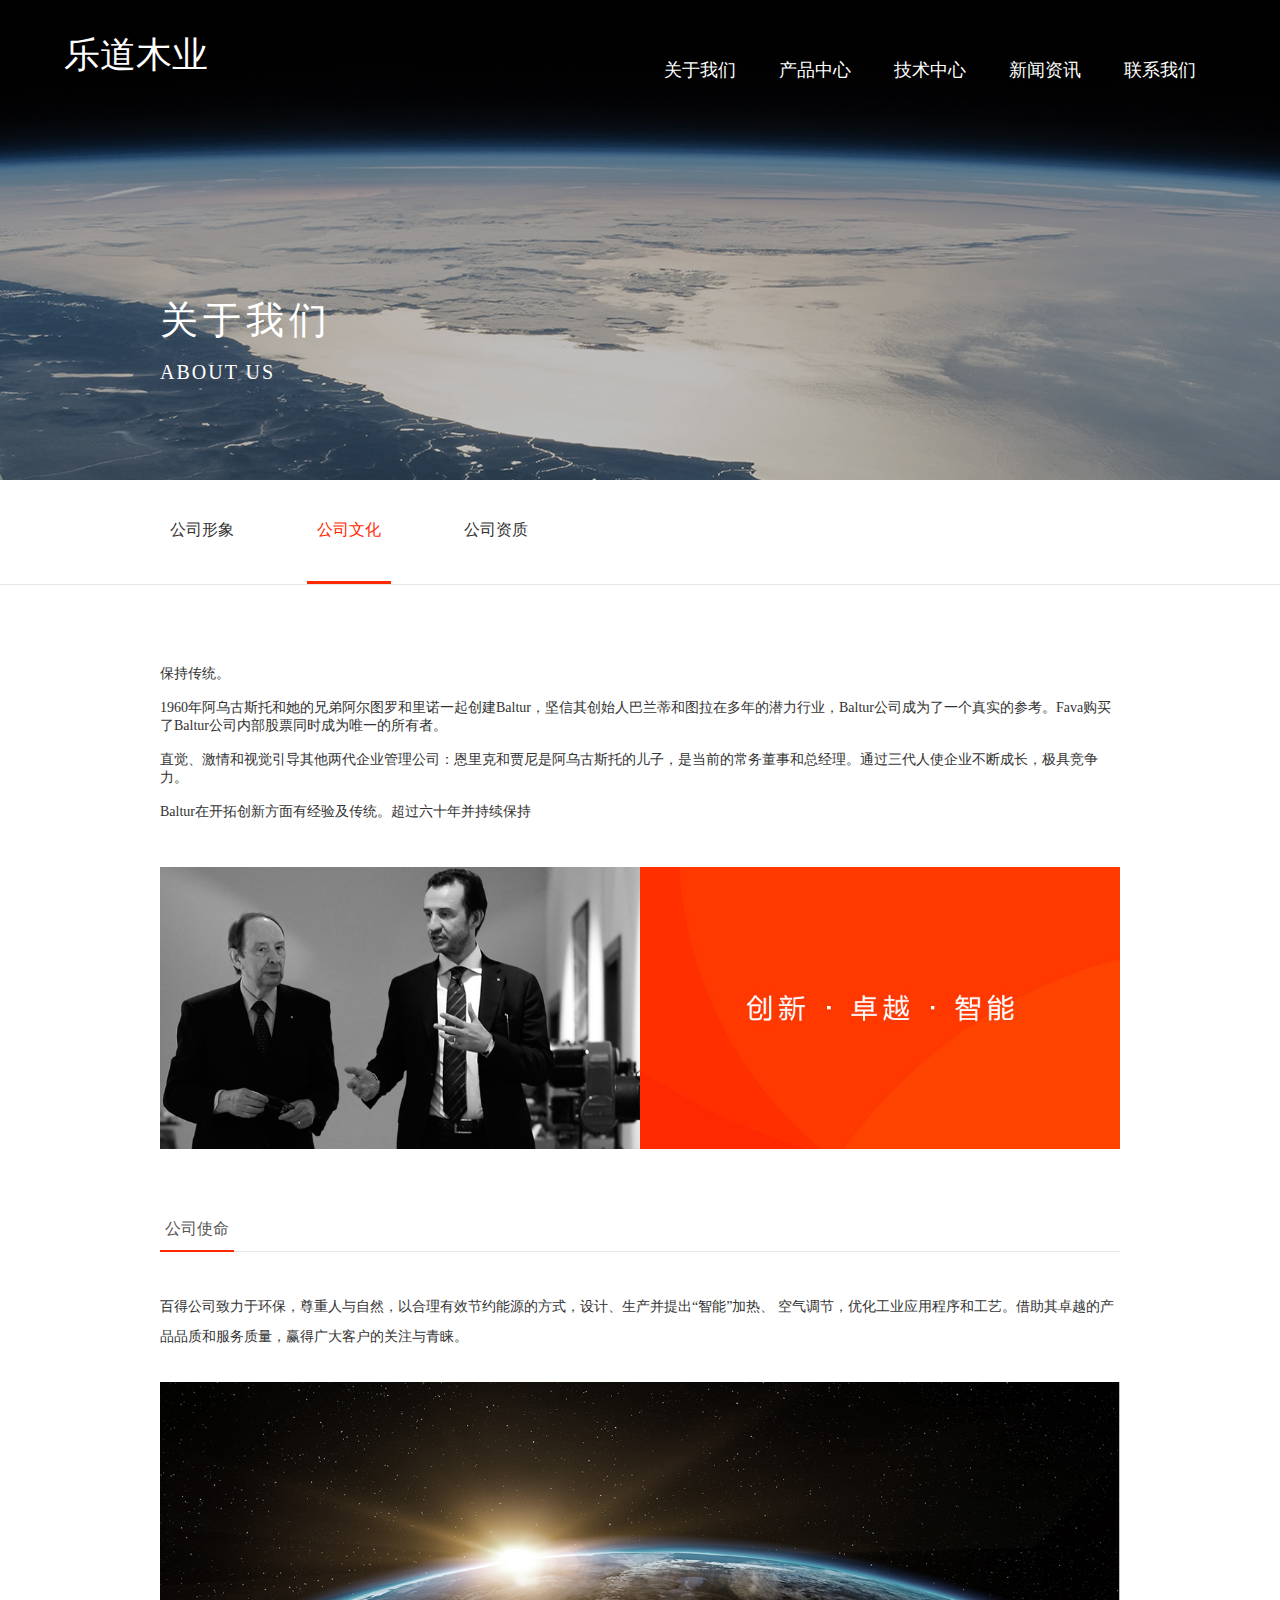
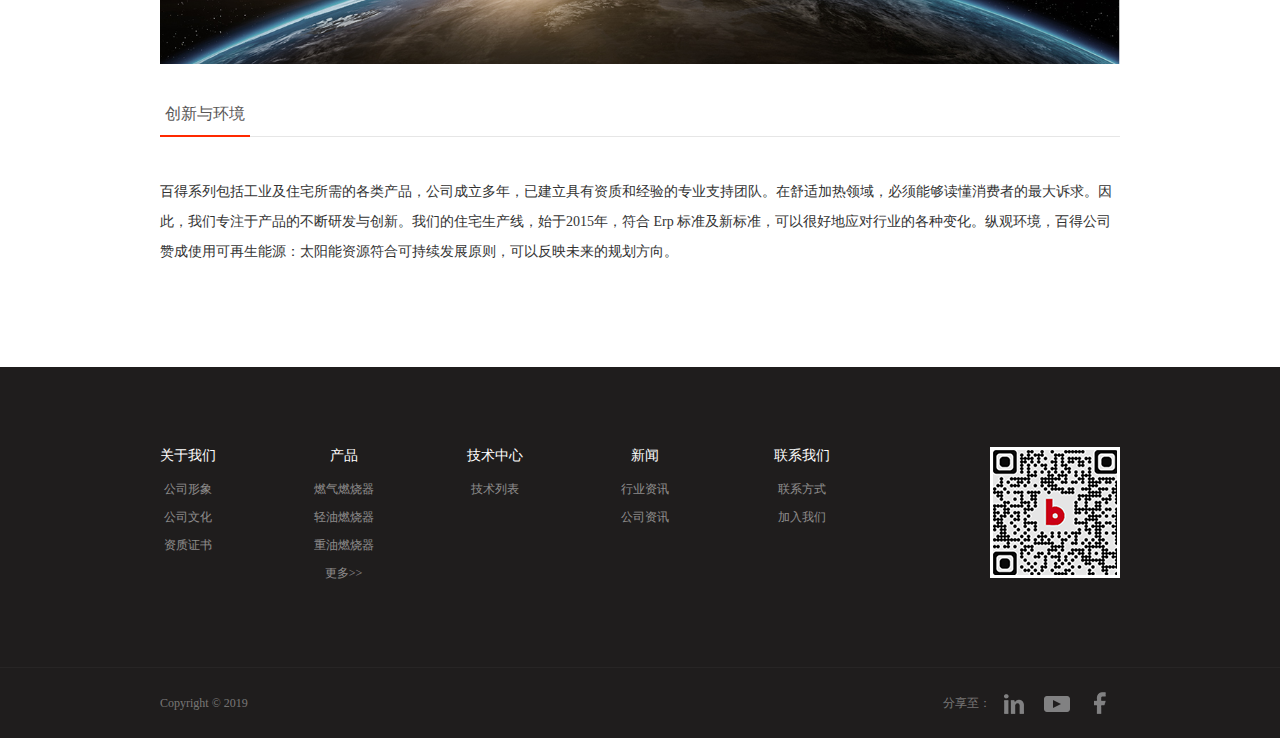
==== commit 0688f85f: "修改header" ====
--- a/about-culture.html
+++ b/about-culture.html
@@ -1,178 +1,181 @@
 <!DOCTYPE html>
 <html lang="en">
+
 <head>
     <meta charset="UTF-8">
     <meta http-equiv="X-UA-Compatible" content="IE=edge,chrome=1">
     <meta name="viewport" content="width=device-width,initial-scale=1, maximum-scale=1, user-scalable=no">
-    <title>霸特</title>
+    <title>乐道木业</title>
+    <meta name=”keywords” content="乐道木业，家具板材领导者，为高端定制家居创造更高价值">
+    <meta name=”description” content="乐道木业，家具板材领导者，为高端定制家居创造更高价值">
     <link href="css/common.css" rel="stylesheet" type="text/css">
     <link href="css/layout.css" rel="stylesheet" type="text/css">
     <script src="js/jquery-1.8.3.min.js"></script>
     <script src="js/index.js"></script>
 </head>
+
 <body>
-<!--头部、banner-->
-<header>
-    <div class="nav">
-        <div class="topcon">
-            <div class="navcon clearfix">
-                <div class="logo fl"><a href="index.html"><img src="images/logo.jpg"></a> </div>
-                <div class="navul fr">
-                    <ul>
-                        <li class="active"><a href="about-image.html"><span>关于我们</span></a> </li>
-                        <li><a href="products-list.html"><span>产品中心</span></a> </li>
-                        <li><a href="skill-list.html"><span>技术中心</span></a> </li>
-                        <li><a href="news-list.html"><span>新闻资讯</span></a> </li>
-                        <li><a href="contact.html"><span>联系我们</span></a> </li>
-                        <li class="lan"><p><a href="#" class="active">中文</a> / <a href="#">繁体</a> </p></li>
-                    </ul>
-                </div>
-                <div class="navico"><i></i></div>
-                <div class="navul2">
-                    <ul>
-                        <li class="active"><a href="about-image.html">关于我们</a> </li>
-                        <li><a href="products-list.html">产品中心</a> </li>
-                        <li><a href="skill-list.html">技术中心</a> </li>
-                        <li><a href="news-list.html">新闻资讯</a> </li>
-                        <li><a href="contact.html">联系我们</a> </li>
-                        <li class="lan"><p><a href="#" class="active">中文</a> / <a href="#">繁体</a> </p></li>
-                    </ul>
+    <!--头部、banner-->
+    <header>
+        <div class="nav">
+            <div class="topcon">
+                <div class="navcon clearfix">
+                    <div class="logo fl"><a href="index.html" class="logo-title">乐道木业</a> </div>
+                    <div class="navul fr">
+                        <ul>
+                            <li><a href="about-image.html"><span>关于我们</span></a> </li>
+                            <li><a href="products-list.html"><span>产品中心</span></a> </li>
+                            <li><a href="skill-list.html"><span>技术中心</span></a> </li>
+                            <li><a href="news-list.html"><span>新闻资讯</span></a> </li>
+                            <li><a href="contact.html"><span>联系我们</span></a> </li>
+                        </ul>
+                    </div>
+                    <div class="navico"><i></i></div>
+                    <div class="navul2">
+                        <ul>
+                            <li><a href="about-image.html">关于我们</a> </li>
+                            <li><a href="products-list.html">产品中心</a> </li>
+                            <li><a href="skill-list.html">技术中心</a> </li>
+                            <li><a href="news-list.html">新闻资讯</a> </li>
+                            <li><a href="contact.html">联系我们</a> </li>
+                        </ul>
+                    </div>
                 </div>
             </div>
         </div>
-    </div>
-    <div class="banner" style="background-image: url(images/abban.jpg)">
+        <div class="banner" style="background-image: url(images/abban.jpg)">
+            <div class="container">
+                <div class="bantxt">
+                    <h4>关于我们</h4>
+                    <p>about us</p>
+                </div>
+            </div>
+        </div>
+    </header>
+
+    <!--二级导航-->
+    <div class="maincon xb">
         <div class="container">
-            <div class="bantxt">
-                <h4>关于我们</h4>
-                <p>about us</p>
+            <div class="xbnav">
+                <a href="about-image.html">公司形象</a>
+                <a href="about-culture.html" class="active">公司文化</a>
+                <a href="about-qualifications.html">公司资质</a>
             </div>
         </div>
     </div>
-</header>
 
-<!--二级导航-->
-<div class="maincon xb">
-    <div class="container">
-        <div class="xbnav">
-            <a href="about-image.html">公司形象</a>
-            <a href="about-culture.html" class="active">公司文化</a>
-            <a href="about-qualifications.html">公司资质</a>
+    <div class="maincon pd">
+        <div class="container">
+            <div class="xtxt">
+                <p>保持传统。</p>
+                <br>
+                <p>1960年阿乌古斯托和她的兄弟阿尔图罗和里诺一起创建Baltur，坚信其创始人巴兰蒂和图拉在多年的潜力行业，Baltur公司成为了一个真实的参考。Fava购买了Baltur公司内部股票同时成为唯一的所有者。</p>
+                <br>
+                <p>直觉、激情和视觉引导其他两代企业管理公司：恩里克和贾尼是阿乌古斯托的儿子，是当前的常务董事和总经理。通过三代人使企业不断成长，极具竞争力。</p>
+                <br>
+                <p>Baltur在开拓创新方面有经验及传统。超过六十年并持续保持</p>
+                <br>
+                <div class="ximg clearfix">
+                    <img src="images/abpic_03.jpg">
+                    <img src="images/abpic_04.jpg">
+                </div>
+            </div>
+            <div class="xcell">
+                <div class="xmes">
+                    <h4><span>公司使命</span></h4>
+                    <div class="mestxt">
+                        <p>百得公司致力于环保，尊重人与自然，以合理有效节约能源的方式，设计、生产并提出“智能”加热、 空气调节，优化工业应用程序和工艺。借助其卓越的产品品质和服务质量，赢得广大客户的关注与青睐。</p>
+                    </div>
+                </div>
+                <div class="ximg"><img src="images/abpic_05.jpg"></div>
+            </div>
+            <div class="xcell">
+                <div class="xmes">
+                    <h4><span>创新与环境</span></h4>
+                    <div class="mestxt">
+                        <p>百得系列包括工业及住宅所需的各类产品，公司成立多年，已建立具有资质和经验的专业支持团队。在舒适加热领域，必须能够读懂消费者的最大诉求。因此，我们专注于产品的不断研发与创新。我们的住宅生产线，始于2015年，符合 Erp 标准及新标准，可以很好地应对行业的各种变化。纵观环境，百得公司赞成使用可再生能源：太阳能资源符合可持续发展原则，可以反映未来的规划方向。</p>
+                    </div>
+                </div>
+
+            </div>
         </div>
     </div>
-</div>
-
-<div class="maincon pd">
-    <div class="container">
-        <div class="xtxt">
-            <p>保持传统。</p>
-            <br>
-            <p>1960年阿乌古斯托和她的兄弟阿尔图罗和里诺一起创建Baltur，坚信其创始人巴兰蒂和图拉在多年的潜力行业，Baltur公司成为了一个真实的参考。Fava购买了Baltur公司内部股票同时成为唯一的所有者。</p>
-            <br>
-            <p>直觉、激情和视觉引导其他两代企业管理公司：恩里克和贾尼是阿乌古斯托的儿子，是当前的常务董事和总经理。通过三代人使企业不断成长，极具竞争力。</p>
-            <br>
-            <p>Baltur在开拓创新方面有经验及传统。超过六十年并持续保持</p>
-            <br>
-            <div class="ximg clearfix">
-                <img src="images/abpic_03.jpg">
-                <img src="images/abpic_04.jpg">
-            </div>
-        </div>
-        <div class="xcell">
-            <div class="xmes">
-                <h4><span>公司使命</span></h4>
-                <div class="mestxt">
-                    <p>百得公司致力于环保，尊重人与自然，以合理有效节约能源的方式，设计、生产并提出“智能”加热、 空气调节，优化工业应用程序和工艺。借助其卓越的产品品质和服务质量，赢得广大客户的关注与青睐。</p>
-                </div>
-            </div>
-            <div class="ximg"><img src="images/abpic_05.jpg"></div>
-        </div>
-        <div class="xcell">
-            <div class="xmes">
-                <h4><span>创新与环境</span></h4>
-                <div class="mestxt">
-                    <p>百得系列包括工业及住宅所需的各类产品，公司成立多年，已建立具有资质和经验的专业支持团队。在舒适加热领域，必须能够读懂消费者的最大诉求。因此，我们专注于产品的不断研发与创新。我们的住宅生产线，始于2015年，符合 Erp 标准及新标准，可以很好地应对行业的各种变化。纵观环境，百得公司赞成使用可再生能源：太阳能资源符合可持续发展原则，可以反映未来的规划方向。</p>
-                </div>
-            </div>
-
-        </div>
-    </div>
-</div>
 
 
 
-<!--尾部-->
-<footer>
-    <div class="foot pd">
-        <div class="container clearfix">
-            <div class="fleft">
-                <ul>
-                    <li>
-                        <dl>
-                            <dt>关于我们</dt>
-                            <dd>
-                                <p><a href="about-image.html">公司形象</a> </p>
-                                <p><a href="about-culture.html">公司文化</a> </p>
-                                <p><a href="about-qualifications.html">资质证书</a> </p>
-                            </dd>
-                        </dl>
-                    </li>
-                    <li>
-                        <dl>
-                            <dt>产品</dt>
-                            <dd>
-                                <p><a href="products-detail.html">燃气燃烧器</a> </p>
-                                <p><a href="products-detail.html">轻油燃烧器</a> </p>
-                                <p><a href="products-detail.html">重油燃烧器</a> </p>
-                                <p><a href="products-list.html">更多>></a> </p>
-                            </dd>
-                        </dl>
-                    </li>
-                    <li>
-                        <dl>
-                            <dt>技术中心</dt>
-                            <dd>
-                                <p><a href="skill-list.html">技术列表</a> </p>
-                            </dd>
-                        </dl>
-                    </li>
-                    <li>
-                        <dl>
-                            <dt>新闻</dt>
-                            <dd>
-                                <p><a href="news-list.html">行业资讯</a> </p>
-                                <p><a href="news-list.html">公司资讯</a> </p>
-                            </dd>
-                        </dl>
-                    </li>
-                    <li>
-                        <dl>
-                            <dt>联系我们</dt>
-                            <dd>
-                                <p><a href="contact.html">联系方式</a> </p>
-                                <p><a href="contact-join.html">加入我们</a> </p>
-                            </dd>
-                        </dl>
-                    </li>
-                </ul>
+    <!--尾部-->
+    <footer>
+        <div class="foot pd">
+            <div class="container clearfix">
+                <div class="fleft">
+                    <ul>
+                        <li>
+                            <dl>
+                                <dt>关于我们</dt>
+                                <dd>
+                                    <p><a href="about-image.html">公司形象</a> </p>
+                                    <p><a href="about-culture.html">公司文化</a> </p>
+                                    <p><a href="about-qualifications.html">资质证书</a> </p>
+                                </dd>
+                            </dl>
+                        </li>
+                        <li>
+                            <dl>
+                                <dt>产品</dt>
+                                <dd>
+                                    <p><a href="products-detail.html">燃气燃烧器</a> </p>
+                                    <p><a href="products-detail.html">轻油燃烧器</a> </p>
+                                    <p><a href="products-detail.html">重油燃烧器</a> </p>
+                                    <p><a href="products-list.html">更多>></a> </p>
+                                </dd>
+                            </dl>
+                        </li>
+                        <li>
+                            <dl>
+                                <dt>技术中心</dt>
+                                <dd>
+                                    <p><a href="skill-list.html">技术列表</a> </p>
+                                </dd>
+                            </dl>
+                        </li>
+                        <li>
+                            <dl>
+                                <dt>新闻</dt>
+                                <dd>
+                                    <p><a href="news-list.html">行业资讯</a> </p>
+                                    <p><a href="news-list.html">公司资讯</a> </p>
+                                </dd>
+                            </dl>
+                        </li>
+                        <li>
+                            <dl>
+                                <dt>联系我们</dt>
+                                <dd>
+                                    <p><a href="contact.html">联系方式</a> </p>
+                                    <p><a href="contact-join.html">加入我们</a> </p>
+                                </dd>
+                            </dl>
+                        </li>
+                    </ul>
+                </div>
+                <div class="code"><img src="images/icon/code.png"></div>
             </div>
-            <div class="code"><img src="images/icon/code.png"></div>
         </div>
-    </div>
-    <div class="copyright">
-        <div class="container">
-            <div class="c_txt clearfix">
-                <span>
+        <div class="copyright">
+            <div class="container">
+                <div class="c_txt clearfix">
+                    <span>
                     <em>分享至：</em>
                     <a href="#" style="background-image: url(images/icon/in.png)"></a>
                     <a href="#" style="background-image: url(images/icon/youtube.png)"></a>
                     <a href="#" style="background-image: url(images/icon/facebook.png)"></a>
                 </span>
-                <p>Copyright © 2019</p>
+                    <p>Copyright © 2019</p>
+                </div>
             </div>
         </div>
-    </div>
-</footer>
+    </footer>
 
 </body>
+
 </html>--- a/css/common.css
+++ b/css/common.css
@@ -1,111 +1,494 @@
 @charset "utf-8";
-* {margin: 0;padding: 0;outline: none;}
-*:not(input,textarea) {-webkit-touch-callout: inherit;-webkit-user-select: auto;}
-body {overflow-x: hidden; width: 100%;font:normal 12px  '微软雅黑', 'SimSun', '宋体', 'Heiti', '黑体', 'sans-serif';color: #595757;-webkit-touch-callout: inherit ;-webkit-user-select: auto ;background:#fff;}
-a {color: #595757;text-decoration: none;-webkit-tap-highlight-color: rgba(0, 0, 0, 0);transition:all 0.3s;}
-a:hover {text-decoration: none;color:#333;}
-button,input,select,textarea {font-size: 100%;margin: 0;padding: 0;outline: none;font:normal 12px '微软雅黑', 'SimSun', '宋体', 'Heiti', '黑体', 'sans-serif';}
-table{width:100%;border-collapse:collapse;border-spacing:1;border-spacing:0;}
-textarea,input {resize: none;outline: none;}
-textarea {resize: none;-webkit-appearance: none;}
-ul,ol,li {list-style: none;}
-i,em {font-style: normal;}
-img{ border:none;display: block;}
-.clearfix:before, .clearfix:after {content:"";display:table;}
-.clearfix:after{clear:both;overflow:hidden;}
-.clearfix{zoom:1;}
-.clear{ clear:both;}
-@media (max-width:750px){
-    img{max-width: 100%;height: auto;}
-}
-img{max-width: 100%;height: auto;}
-.clear{clear: both;}
-.fl{float:left; }
-.fr{float:right; }
-.graybg{background: #f5f5f5;}
-.backbg{background: #1e1e1e;}
-.pd{padding: 80px 0;}
-.container{ width:100%; margin:0 auto; z-index: 1;}
-
+* {
+    margin: 0;
+    padding: 0;
+    outline: none;
+}
+
+*:not(input, textarea) {
+    -webkit-touch-callout: inherit;
+    -webkit-user-select: auto;
+}
+
+body {
+    overflow-x: hidden;
+    width: 100%;
+    font: normal 12px '微软雅黑', 'SimSun', '宋体', 'Heiti', '黑体', 'sans-serif';
+    color: #595757;
+    -webkit-touch-callout: inherit;
+    -webkit-user-select: auto;
+    background: #fff;
+}
+
+a {
+    color: #595757;
+    text-decoration: none;
+    -webkit-tap-highlight-color: rgba(0, 0, 0, 0);
+    transition: all 0.3s;
+}
+
+a:hover {
+    text-decoration: none;
+    color: #333;
+}
+
+button,
+input,
+select,
+textarea {
+    font-size: 100%;
+    margin: 0;
+    padding: 0;
+    outline: none;
+    font: normal 12px '微软雅黑', 'SimSun', '宋体', 'Heiti', '黑体', 'sans-serif';
+}
+
+table {
+    width: 100%;
+    border-collapse: collapse;
+    border-spacing: 1;
+    border-spacing: 0;
+}
+
+textarea,
+input {
+    resize: none;
+    outline: none;
+}
+
+textarea {
+    resize: none;
+    -webkit-appearance: none;
+}
+
+ul,
+ol,
+li {
+    list-style: none;
+}
+
+i,
+em {
+    font-style: normal;
+}
+
+img {
+    border: none;
+    display: block;
+}
+
+.clearfix:before,
+.clearfix:after {
+    content: "";
+    display: table;
+}
+
+.clearfix:after {
+    clear: both;
+    overflow: hidden;
+}
+
+.clearfix {
+    zoom: 1;
+}
+
+.clear {
+    clear: both;
+}
+
+@media (max-width:750px) {
+    img {
+        max-width: 100%;
+        height: auto;
+    }
+}
+
+img {
+    max-width: 100%;
+    height: auto;
+}
+
+.clear {
+    clear: both;
+}
+
+.fl {
+    float: left;
+}
+
+.fr {
+    float: right;
+}
+
+.graybg {
+    background: #f5f5f5;
+}
+
+.backbg {
+    background: #1e1e1e;
+}
+
+.pd {
+    padding: 80px 0;
+}
+
+.container {
+    width: 100%;
+    margin: 0 auto;
+    z-index: 1;
+}
 
 
 /*头部导航*/
-header{position: relative;}
-.nav{position: absolute;width: 100%; left: 0;top:0;z-index: 3;}
-.topcon{width: 90%;margin: 0 auto;}
-.navcon{position: relative;}
-.logo{position: absolute;left: 0;top:0;}
-.logo a{display: block;width: 115px;}
-.logo a img{width: 100%;height: auto;}
-.navul{margin-top: 30px;}
-.navul ul{display: inline-block;vertical-align: middle;}
-.navul ul li{display: inline-block;vertical-align: middle;}
-.navul ul li>a{display:block;padding: 30px 20px;color:#fff;font-size: 18px;line-height: 20px;}
-.navul ul li:hover>a,.navul ul li.active>a {color:#ff2900; }
-.navul ul li.lan{margin-left: 130px;}
-.navul ul li p{color:#fff;font-size: 16px;}
-.navul ul li p a{font-size: 16px;color:#fff;}
-.navul ul li p a.active,.navul ul li p a:hover{color:#ff2900;}
-.navul2{display: none;}
-.navico{cursor: pointer; position: absolute;right: 0;top:50%;transform:translateY(-50%);z-index: 8;}
-.navico i{display:none;width: 25px;height: 25px;background: url("../images/icon/navico.png") no-repeat center;background-size: 23px;padding: 5px;}
-.navico.active{z-index: 10;}
-.navico.active i{background: url("../images/icon/close.png") no-repeat center;background-size: 23px;}
+
+header {
+    position: relative;
+}
+
+.nav {
+    position: absolute;
+    width: 100%;
+    left: 0;
+    top: 0;
+    z-index: 3;
+}
+
+.topcon {
+    width: 90%;
+    margin: 0 auto;
+}
+
+.navcon {
+    position: relative;
+}
+
+.logo {
+    position: absolute;
+    left: 0;
+    top: 0;
+}
+
+.logo a {
+    width: auto;
+}
+
+.logo-title {
+    font-size: 36px;
+    color: #fff;
+    line-height: 110px;
+    height: 110px;
+}
+
+.logo a img {
+    width: 100%;
+    height: auto;
+}
+
+.navul {
+    margin-top: 30px;
+}
+
+.navul ul {
+    display: inline-block;
+    vertical-align: middle;
+}
+
+.navul ul li {
+    display: inline-block;
+    vertical-align: middle;
+}
+
+.navul ul li>a {
+    display: block;
+    padding: 30px 20px;
+    color: #fff;
+    font-size: 18px;
+    line-height: 20px;
+}
+
+.navul ul li:hover>a,
+.navul ul li.active>a {
+    color: #ff2900;
+}
+
+.navul ul li.lan {
+    margin-left: 130px;
+}
+
+.navul ul li p {
+    color: #fff;
+    font-size: 16px;
+}
+
+.navul ul li p a {
+    font-size: 16px;
+    color: #fff;
+}
+
+.navul ul li p a.active,
+.navul ul li p a:hover {
+    color: #ff2900;
+}
+
+.navul2 {
+    display: none;
+}
+
+.navico {
+    cursor: pointer;
+    position: absolute;
+    right: 0;
+    top: 50%;
+    transform: translateY(-50%);
+    z-index: 8;
+}
+
+.navico i {
+    display: none;
+    width: 25px;
+    height: 25px;
+    background: url("../images/icon/navico.png") no-repeat center;
+    background-size: 23px;
+    padding: 5px;
+}
+
+.navico.active {
+    z-index: 10;
+}
+
+.navico.active i {
+    background: url("../images/icon/close.png") no-repeat center;
+    background-size: 23px;
+}
 
 
 /*尾部*/
-footer{background: #1f1d1d;}
-.fleft{float: left;width: 80%;}
-.fleft ul{font-size: 0;}
-.fleft ul li{display: inline-block;width: 20%;text-align: left;}
-.fleft ul li dl{display: inline-block;text-align: center;color:#fff;vertical-align: top;}
-.fleft ul li dl dt{font-size: 14px;margin-bottom: 10px;}
-.fleft ul li dl dd a{display: block; color:rgba(255,255,255,0.5);font-size: 12px;line-height: 28px;transition: none;}
-.fleft ul li dl dd a:hover{color:#ff2900;}
-.code{width: 20%;float: right;text-align: right;}
-.code img{display: inline-block;}
-.copyright{border-top: 1px solid rgba(255,255,255,0.04);padding: 20px 0;}
-.c_txt p{float: left;color:rgba(255,255,255,0.4);line-height: 30px;}
-.c_txt span{display: block;float: right;}
-.c_txt span em{display: inline-block;color:rgba(255,255,255,0.4);vertical-align: middle;}
-.c_txt span a{display: inline-block; vertical-align: middle;width: 30px;height: 30px;background-size: contain;background-repeat: no-repeat;background-position: center;margin: 0 5px;}
-
-
-@media (min-width:1280px) { .container{ width:1180px;}  }
-@media (max-width:1280px){ .container{ width:960px;}
-}
-@media (max-width:992px){ .container{ width:98%;}
-    .pd{padding: 50px 0;}
+
+footer {
+    background: #1f1d1d;
+}
+
+.fleft {
+    float: left;
+    width: 80%;
+}
+
+.fleft ul {
+    font-size: 0;
+}
+
+.fleft ul li {
+    display: inline-block;
+    width: 20%;
+    text-align: left;
+}
+
+.fleft ul li dl {
+    display: inline-block;
+    text-align: center;
+    color: #fff;
+    vertical-align: top;
+}
+
+.fleft ul li dl dt {
+    font-size: 14px;
+    margin-bottom: 10px;
+}
+
+.fleft ul li dl dd a {
+    display: block;
+    color: rgba(255, 255, 255, 0.5);
+    font-size: 12px;
+    line-height: 28px;
+    transition: none;
+}
+
+.fleft ul li dl dd a:hover {
+    color: #ff2900;
+}
+
+.code {
+    width: 20%;
+    float: right;
+    text-align: right;
+}
+
+.code img {
+    display: inline-block;
+}
+
+.copyright {
+    border-top: 1px solid rgba(255, 255, 255, 0.04);
+    padding: 20px 0;
+}
+
+.c_txt p {
+    float: left;
+    color: rgba(255, 255, 255, 0.4);
+    line-height: 30px;
+}
+
+.c_txt span {
+    display: block;
+    float: right;
+}
+
+.c_txt span em {
+    display: inline-block;
+    color: rgba(255, 255, 255, 0.4);
+    vertical-align: middle;
+}
+
+.c_txt span a {
+    display: inline-block;
+    vertical-align: middle;
+    width: 30px;
+    height: 30px;
+    background-size: contain;
+    background-repeat: no-repeat;
+    background-position: center;
+    margin: 0 5px;
+}
+
+@media (min-width:1280px) {
+    .container {
+        width: 1180px;
+    }
+}
+
+@media (max-width:1280px) {
+    .container {
+        width: 960px;
+    }
+}
+
+@media (max-width:992px) {
+    .container {
+        width: 98%;
+    }
+    .pd {
+        padding: 50px 0;
+    }
     /*头部导航*/
-    .logo a{width: 100px;}
-    .navcon{height: 124px;}
-    .navul{display: none;}
-    .navico i {  display: block;  width: 40px;  height: 40px;  background-size: 40px;  }
-    .navico.active i{background-size: 40px;}
-    .navul2{display: none;  position: fixed;  left: 0;  top: 0;  width: 100%;  height: 100%;  background: rgba(0,0,0,0.8);float: none;z-index: 9;}
-    .navul2 ul{position: absolute;  left: 0;  top: 50%;  width: 100%;  transform: translateY(-50%);}
-    .navul2 ul li{margin: 10px 0; text-align: center;  }
-    .navul2 ul li>a{display: block; font-size: 28px;color: #fff; padding: 10px 0; border-top:none;border-bottom:2px solid transparent; }
-    .navul2 ul li:hover>a,.navul2 ul li.active>a{ border-top: none;border-bottom:2px solid #ff2900;color:#ff2900; }
-    .navul2 ul li.lan p a{color:rgba(255,255,255,0.7);font-size: 22px;}
-    .navul2 ul li.lan p a.active{color:#ff2900;}
-}
-@media (max-width:750px) { .container {  width: 94%;  }
-    .pd{padding: 30px 0;}
+    .logo a {
+        width: 100px;
+    }
+    .navcon {
+        height: 124px;
+    }
+    .navul {
+        display: none;
+    }
+    .navico i {
+        display: block;
+        width: 40px;
+        height: 40px;
+        background-size: 40px;
+    }
+    .navico.active i {
+        background-size: 40px;
+    }
+    .navul2 {
+        display: none;
+        position: fixed;
+        left: 0;
+        top: 0;
+        width: 100%;
+        height: 100%;
+        background: rgba(0, 0, 0, 0.8);
+        float: none;
+        z-index: 9;
+    }
+    .navul2 ul {
+        position: absolute;
+        left: 0;
+        top: 50%;
+        width: 100%;
+        transform: translateY(-50%);
+    }
+    .navul2 ul li {
+        margin: 10px 0;
+        text-align: center;
+    }
+    .navul2 ul li>a {
+        display: block;
+        font-size: 28px;
+        color: #fff;
+        padding: 10px 0;
+        border-top: none;
+        border-bottom: 2px solid transparent;
+    }
+    .navul2 ul li:hover>a,
+    .navul2 ul li.active>a {
+        border-top: none;
+        border-bottom: 2px solid #ff2900;
+        color: #ff2900;
+    }
+    .navul2 ul li.lan p a {
+        color: rgba(255, 255, 255, 0.7);
+        font-size: 22px;
+    }
+    .navul2 ul li.lan p a.active {
+        color: #ff2900;
+    }
+}
+
+@media (max-width:750px) {
+    .container {
+        width: 94%;
+    }
+    .pd {
+        padding: 30px 0;
+    }
     /*头部导航*/
-    .navcon{height: 74px;}
-    .logo a{width: 60px;}
-    .navico i{width: 35px;height: 35px;background-size: 35px;}
-    .navico.active i{background-size: 30px;}
-    .navul2 ul li a{font-size: 18px;}
-    .navul2 ul li.lan p a{font-size: 14px;}
-
+    .navcon {
+        height: 74px;
+    }
+    .logo a {
+        width: 60px;
+    }
+    .navico i {
+        width: 35px;
+        height: 35px;
+        background-size: 35px;
+    }
+    .navico.active i {
+        background-size: 30px;
+    }
+    .navul2 ul li a {
+        font-size: 18px;
+    }
+    .navul2 ul li.lan p a {
+        font-size: 14px;
+    }
     /*尾部*/
-    .fleft{float: none;width: 100%;display: none;}
-    .fleft ul{text-align: center;}
-    .fleft ul li{width: 33%;text-align: center;margin-bottom: 20px;}
-    .code{width: 40%;text-align: center;margin: 0 auto;float: none;}
-    .c_txt span{text-align: center;float: none;}
-    .c_txt p{text-align: center;float: none;line-height: 25px;margin-top: 15px;}
-
-}
+    .fleft {
+        float: none;
+        width: 100%;
+        display: none;
+    }
+    .fleft ul {
+        text-align: center;
+    }
+    .fleft ul li {
+        width: 33%;
+        text-align: center;
+        margin-bottom: 20px;
+    }
+    .code {
+        width: 40%;
+        text-align: center;
+        margin: 0 auto;
+        float: none;
+    }
+    .c_txt span {
+        text-align: center;
+        float: none;
+    }
+    .c_txt p {
+        text-align: center;
+        float: none;
+        line-height: 25px;
+        margin-top: 15px;
+    }
+}